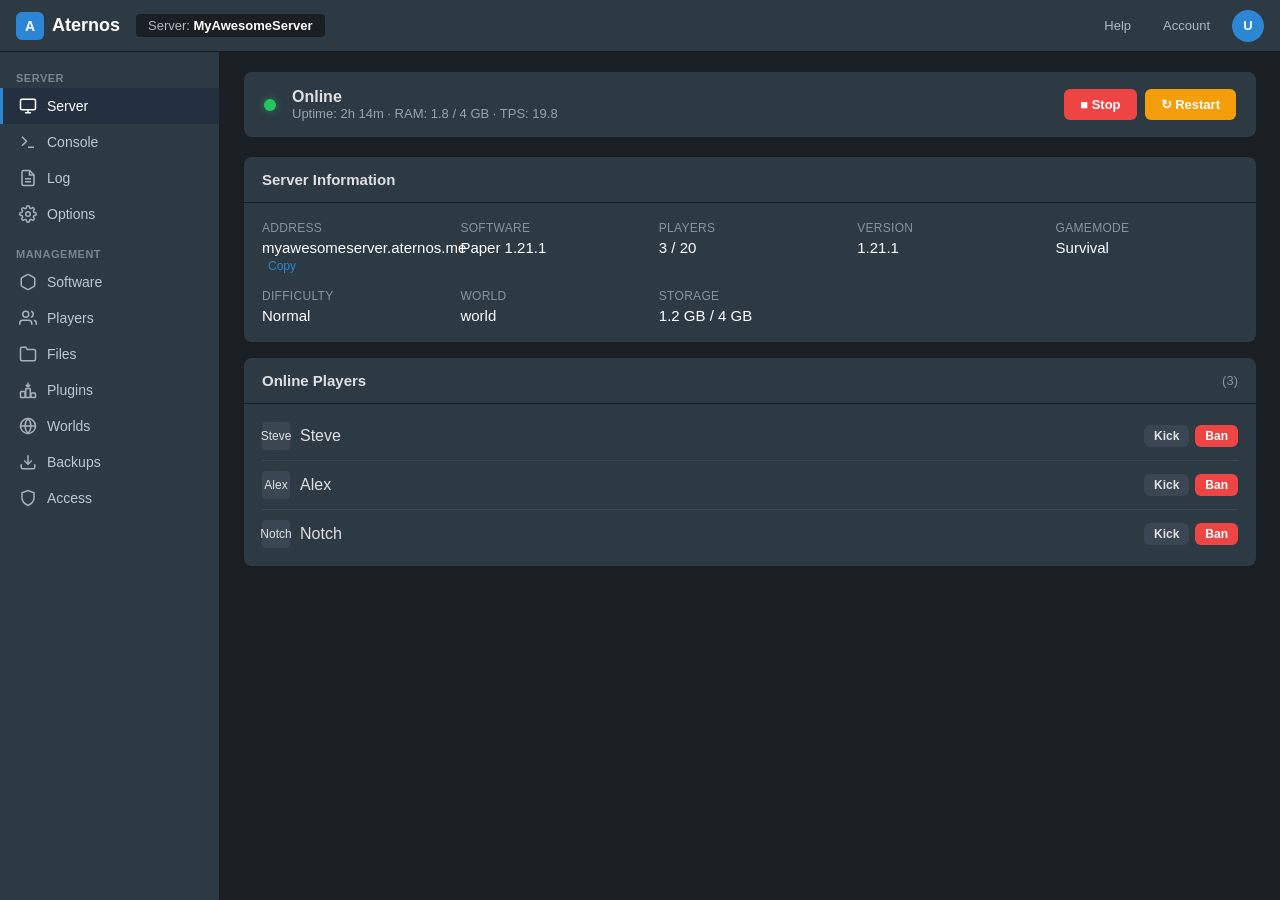
==== aternos-panel.html @ e6a5e4f2 "Re-skin to the Aternos reference: dark-only palette, system fonts - tokens now match aternos-panel.h" ====
<!DOCTYPE html>
<html lang="en">
<head>
<meta charset="UTF-8">
<meta name="viewport" content="width=device-width, initial-scale=1.0">
<title>Aternos - Server Panel</title>
<style>
  * { margin: 0; padding: 0; box-sizing: border-box; }
  body {
    font-family: -apple-system, BlinkMacSystemFont, "Segoe UI", Roboto, "Helvetica Neue", Arial, sans-serif;
    background: #1a1f24;
    color: #e0e0e0;
    min-height: 100vh;
    display: flex;
    flex-direction: column;
  }
  /* Header */
  .header {
    height: 52px;
    background: #2d3943;
    display: flex;
    align-items: center;
    justify-content: space-between;
    padding: 0 16px;
    border-bottom: 1px solid #1a1f24;
    position: sticky;
    top: 0;
    z-index: 100;
  }
  .header-left { display: flex; align-items: center; gap: 16px; }
  .logo {
    display: flex;
    align-items: center;
    gap: 8px;
    font-weight: 700;
    font-size: 18px;
    color: #fff;
    text-decoration: none;
  }
  .logo-icon {
    width: 28px; height: 28px;
    background: #2b87d3;
    border-radius: 6px;
    display: flex; align-items: center; justify-content: center;
    font-size: 14px; font-weight: 800; color: #fff;
  }
  .server-badge {
    background: #1a1f24;
    padding: 4px 12px;
    border-radius: 4px;
    font-size: 13px;
    color: #b0b8c0;
  }
  .server-badge strong { color: #fff; }
  .header-right { display: flex; align-items: center; gap: 12px; }
  .header-btn {
    background: transparent;
    border: none;
    color: #b0b8c0;
    cursor: pointer;
    padding: 6px 10px;
    border-radius: 4px;
    font-size: 13px;
  }
  .header-btn:hover { background: #3a4652; color: #fff; }
  .user-avatar {
    width: 32px; height: 32px;
    background: #2b87d3;
    border-radius: 50%;
    display: flex; align-items: center; justify-content: center;
    font-weight: 600; font-size: 13px; color: #fff;
  }

  /* Layout */
  .layout { display: flex; flex: 1; min-height: calc(100vh - 52px); }

  /* Sidebar */
  .sidebar {
    width: 220px;
    background: #2d3943;
    border-right: 1px solid #1a1f24;
    padding: 12px 0;
    flex-shrink: 0;
    overflow-y: auto;
  }
  .nav-section { margin-bottom: 8px; }
  .nav-label {
    padding: 8px 16px 4px;
    font-size: 11px;
    text-transform: uppercase;
    letter-spacing: 0.5px;
    color: #7a8490;
    font-weight: 600;
  }
  .nav-item {
    display: flex;
    align-items: center;
    gap: 10px;
    padding: 9px 16px;
    color: #c0c8d0;
    cursor: pointer;
    font-size: 14px;
    border-left: 3px solid transparent;
    transition: all 0.15s;
  }
  .nav-item:hover { background: #3a4652; color: #fff; }
  .nav-item.active {
    background: #243040;
    color: #fff;
    border-left-color: #2b87d3;
  }
  .nav-item svg { width: 18px; height: 18px; flex-shrink: 0; opacity: 0.85; }
  .nav-item.active svg { opacity: 1; }

  /* Main content */
  .main {
    flex: 1;
    overflow-y: auto;
    padding: 20px 24px;
    background: #1a1f24;
  }
  .page { display: none; }
  .page.active { display: block; }

  /* Status bar (always visible on top of content) */
  .status-bar {
    background: #2d3943;
    border-radius: 8px;
    padding: 16px 20px;
    display: flex;
    align-items: center;
    justify-content: space-between;
    margin-bottom: 20px;
    flex-wrap: wrap;
    gap: 12px;
  }
  .status-info { display: flex; align-items: center; gap: 16px; flex-wrap: wrap; }
  .status-dot {
    width: 12px; height: 12px;
    border-radius: 50%;
    background: #22c55e;
    box-shadow: 0 0 8px #22c55e88;
  }
  .status-dot.offline { background: #ef4444; box-shadow: 0 0 8px #ef444488; }
  .status-text { font-weight: 600; font-size: 16px; }
  .status-meta { color: #9aa3ad; font-size: 13px; }
  .status-actions { display: flex; gap: 8px; flex-wrap: wrap; }
  .btn {
    padding: 8px 16px;
    border: none;
    border-radius: 6px;
    font-size: 13px;
    font-weight: 600;
    cursor: pointer;
    transition: all 0.15s;
    display: inline-flex;
    align-items: center;
    gap: 6px;
  }
  .btn-start { background: #22c55e; color: #fff; }
  .btn-start:hover { background: #16a34a; }
  .btn-stop { background: #ef4444; color: #fff; }
  .btn-stop:hover { background: #dc2626; }
  .btn-restart { background: #f59e0b; color: #fff; }
  .btn-restart:hover { background: #d97706; }
  .btn-secondary {
    background: #3a4652;
    color: #e0e0e0;
  }
  .btn-secondary:hover { background: #4a5662; }
  .btn-primary { background: #2b87d3; color: #fff; }
  .btn-primary:hover { background: #1e6fb8; }
  .btn:disabled { opacity: 0.5; cursor: not-allowed; }

  /* Cards */
  .card {
    background: #2d3943;
    border-radius: 8px;
    margin-bottom: 16px;
    overflow: hidden;
  }
  .card-header {
    padding: 14px 18px;
    border-bottom: 1px solid #1a1f24;
    font-weight: 600;
    font-size: 15px;
    display: flex;
    align-items: center;
    justify-content: space-between;
  }
  .card-body { padding: 18px; }

  /* Server info grid */
  .info-grid {
    display: grid;
    grid-template-columns: repeat(auto-fit, minmax(180px, 1fr));
    gap: 16px;
  }
  .info-item label {
    display: block;
    font-size: 12px;
    color: #8a93a0;
    margin-bottom: 4px;
    text-transform: uppercase;
    letter-spacing: 0.3px;
  }
  .info-item .value {
    font-size: 15px;
    font-weight: 500;
    color: #fff;
  }
  .info-item .value a { color: #2b87d3; text-decoration: none; }
  .info-item .value a:hover { text-decoration: underline; }
  .copy-btn {
    background: none; border: none; color: #2b87d3;
    cursor: pointer; font-size: 12px; margin-left: 6px;
  }

  /* Players list */
  .player-list { list-style: none; }
  .player-item {
    display: flex;
    align-items: center;
    justify-content: space-between;
    padding: 10px 0;
    border-bottom: 1px solid #3a4652;
  }
  .player-item:last-child { border-bottom: none; }
  .player-left { display: flex; align-items: center; gap: 10px; }
  .player-avatar {
    width: 28px; height: 28px;
    background: #3a4652;
    border-radius: 4px;
    display: flex; align-items: center; justify-content: center;
    font-size: 12px;
  }
  .player-actions { display: flex; gap: 6px; }
  .btn-sm { padding: 4px 10px; font-size: 12px; }

  /* Console */
  .console-wrap {
    background: #0d1117;
    border-radius: 8px;
    overflow: hidden;
    display: flex;
    flex-direction: column;
    height: 480px;
  }
  .console-toolbar {
    background: #161b22;
    padding: 8px 12px;
    display: flex;
    align-items: center;
    justify-content: space-between;
    border-bottom: 1px solid #21262d;
  }
  .console-output {
    flex: 1;
    overflow-y: auto;
    padding: 12px 14px;
    font-family: "SF Mono", "Fira Code", "Consolas", monospace;
    font-size: 13px;
    line-height: 1.55;
    color: #c9d1d9;
  }
  .log-line { margin-bottom: 2px; white-space: pre-wrap; word-break: break-all; }
  .log-time { color: #8b949e; }
  .log-info { color: #58a6ff; }
  .log-warn { color: #d29922; }
  .log-error { color: #f85149; }
  .log-success { color: #3fb950; }
  .console-input-row {
    display: flex;
    border-top: 1px solid #21262d;
    background: #161b22;
  }
  .console-input {
    flex: 1;
    background: transparent;
    border: none;
    color: #c9d1d9;
    padding: 12px 14px;
    font-family: "SF Mono", "Fira Code", "Consolas", monospace;
    font-size: 13px;
    outline: none;
  }
  .console-input::placeholder { color: #484f58; }
  .console-send {
    background: #2b87d3;
    border: none;
    color: #fff;
    padding: 0 18px;
    cursor: pointer;
    font-weight: 600;
    font-size: 13px;
  }
  .console-send:hover { background: #1e6fb8; }

  /* File manager */
  .fm-toolbar {
    display: flex;
    align-items: center;
    gap: 8px;
    margin-bottom: 12px;
    flex-wrap: wrap;
  }
  .breadcrumb {
    display: flex;
    align-items: center;
    gap: 4px;
    font-size: 13px;
    color: #9aa3ad;
    flex: 1;
  }
  .breadcrumb span { cursor: pointer; }
  .breadcrumb span:hover { color: #2b87d3; }
  .breadcrumb .sep { color: #5a6570; cursor: default; }
  .file-table {
    width: 100%;
    border-collapse: collapse;
  }
  .file-table th {
    text-align: left;
    padding: 10px 14px;
    font-size: 12px;
    color: #8a93a0;
    font-weight: 600;
    border-bottom: 1px solid #3a4652;
    text-transform: uppercase;
    letter-spacing: 0.3px;
  }
  .file-table td {
    padding: 10px 14px;
    border-bottom: 1px solid #3a4652;
    font-size: 14px;
  }
  .file-table tr:hover td { background: #3a4652; }
  .file-name {
    display: flex;
    align-items: center;
    gap: 8px;
    cursor: pointer;
  }
  .file-name:hover { color: #2b87d3; }
  .file-icon { width: 18px; height: 18px; opacity: 0.9; }
  .file-size, .file-date { color: #8a93a0; font-size: 13px; }
  .file-actions { display: flex; gap: 6px; opacity: 0; }
  .file-table tr:hover .file-actions { opacity: 1; }
  .icon-btn {
    background: none; border: none; color: #9aa3ad;
    cursor: pointer; padding: 4px; border-radius: 4px;
  }
  .icon-btn:hover { background: #4a5662; color: #fff; }

  /* Options form */
  .option-row {
    display: flex;
    align-items: center;
    justify-content: space-between;
    padding: 12px 0;
    border-bottom: 1px solid #3a4652;
  }
  .option-row:last-child { border-bottom: none; }
  .option-label { font-size: 14px; }
  .option-desc { font-size: 12px; color: #8a93a0; margin-top: 2px; }
  .toggle {
    width: 44px; height: 24px;
    background: #3a4652;
    border-radius: 12px;
    position: relative;
    cursor: pointer;
    transition: background 0.2s;
  }
  .toggle.on { background: #2b87d3; }
  .toggle::after {
    content: '';
    position: absolute;
    width: 18px; height: 18px;
    background: #fff;
    border-radius: 50%;
    top: 3px; left: 3px;
    transition: transform 0.2s;
  }
  .toggle.on::after { transform: translateX(20px); }
  select, input[type="text"], input[type="number"] {
    background: #1a1f24;
    border: 1px solid #3a4652;
    color: #e0e0e0;
    padding: 6px 10px;
    border-radius: 4px;
    font-size: 13px;
    outline: none;
  }
  select:focus, input:focus { border-color: #2b87d3; }

  /* Software / Plugins cards */
  .software-grid {
    display: grid;
    grid-template-columns: repeat(auto-fill, minmax(200px, 1fr));
    gap: 12px;
  }
  .software-card {
    background: #1a1f24;
    border: 1px solid #3a4652;
    border-radius: 8px;
    padding: 16px;
    cursor: pointer;
    transition: border-color 0.15s;
  }
  .software-card:hover, .software-card.selected { border-color: #2b87d3; }
  .software-card h4 { margin-bottom: 4px; font-size: 15px; }
  .software-card p { font-size: 12px; color: #8a93a0; }

  /* Responsive */
  @media (max-width: 768px) {
    .sidebar { width: 56px; }
    .nav-label, .nav-item span { display: none; }
    .nav-item { justify-content: center; padding: 12px; }
    .main { padding: 12px; }
    .status-bar { flex-direction: column; align-items: flex-start; }
  }
</style>
</head>
<body>

<!-- Header -->
<header class="header">
  <div class="header-left">
    <a href="#" class="logo">
      <div class="logo-icon">A</div>
      Aternos
    </a>
    <div class="server-badge">Server: <strong>MyAwesomeServer</strong></div>
  </div>
  <div class="header-right">
    <button class="header-btn">Help</button>
    <button class="header-btn">Account</button>
    <div class="user-avatar">U</div>
  </div>
</header>

<div class="layout">
  <!-- Sidebar -->
  <nav class="sidebar">
    <div class="nav-section">
      <div class="nav-label">Server</div>
      <div class="nav-item active" data-page="server" onclick="switchPage('server', this)">
        <svg viewBox="0 0 24 24" fill="none" stroke="currentColor" stroke-width="2"><rect x="2" y="3" width="20" height="14" rx="2"/><path d="M8 21h8M12 17v4"/></svg>
        <span>Server</span>
      </div>
      <div class="nav-item" data-page="console" onclick="switchPage('console', this)">
        <svg viewBox="0 0 24 24" fill="none" stroke="currentColor" stroke-width="2"><polyline points="4 17 10 11 4 5"/><line x1="12" y1="19" x2="20" y2="19"/></svg>
        <span>Console</span>
      </div>
      <div class="nav-item" data-page="log" onclick="switchPage('log', this)">
        <svg viewBox="0 0 24 24" fill="none" stroke="currentColor" stroke-width="2"><path d="M14 2H6a2 2 0 0 0-2 2v16a2 2 0 0 0 2 2h12a2 2 0 0 0 2-2V8z"/><polyline points="14 2 14 8 20 8"/><line x1="16" y1="13" x2="8" y2="13"/><line x1="16" y1="17" x2="8" y2="17"/></svg>
        <span>Log</span>
      </div>
      <div class="nav-item" data-page="options" onclick="switchPage('options', this)">
        <svg viewBox="0 0 24 24" fill="none" stroke="currentColor" stroke-width="2"><circle cx="12" cy="12" r="3"/><path d="M19.4 15a1.65 1.65 0 0 0 .33 1.82l.06.06a2 2 0 0 1-2.83 2.83l-.06-.06a1.65 1.65 0 0 0-1.82-.33 1.65 1.65 0 0 0-1 1.51V21a2 2 0 0 1-4 0v-.09A1.65 1.65 0 0 0 9 19.4a1.65 1.65 0 0 0-1.82.33l-.06.06a2 2 0 0 1-2.83-2.83l.06-.06A1.65 1.65 0 0 0 4.68 15a1.65 1.65 0 0 0-1.51-1H3a2 2 0 0 1 0-4h.09A1.65 1.65 0 0 0 4.6 9a1.65 1.65 0 0 0-.33-1.82l-.06-.06a2 2 0 0 1 2.83-2.83l.06.06A1.65 1.65 0 0 0 9 4.68a1.65 1.65 0 0 0 1-1.51V3a2 2 0 0 1 4 0v.09a1.65 1.65 0 0 0 1 1.51 1.65 1.65 0 0 0 1.82-.33l.06-.06a2 2 0 0 1 2.83 2.83l-.06.06A1.65 1.65 0 0 0 19.4 9a1.65 1.65 0 0 0 1.51 1H21a2 2 0 0 1 0 4h-.09a1.65 1.65 0 0 0-1.51 1z"/></svg>
        <span>Options</span>
      </div>
    </div>
    <div class="nav-section">
      <div class="nav-label">Management</div>
      <div class="nav-item" data-page="software" onclick="switchPage('software', this)">
        <svg viewBox="0 0 24 24" fill="none" stroke="currentColor" stroke-width="2"><path d="M21 16V8a2 2 0 0 0-1-1.73l-7-4a2 2 0 0 0-2 0l-7 4A2 2 0 0 0 3 8v8a2 2 0 0 0 1 1.73l7 4a2 2 0 0 0 2 0l7-4A2 2 0 0 0 21 16z"/></svg>
        <span>Software</span>
      </div>
      <div class="nav-item" data-page="players" onclick="switchPage('players', this)">
        <svg viewBox="0 0 24 24" fill="none" stroke="currentColor" stroke-width="2"><path d="M17 21v-2a4 4 0 0 0-4-4H5a4 4 0 0 0-4 4v2"/><circle cx="9" cy="7" r="4"/><path d="M23 21v-2a4 4 0 0 0-3-3.87"/><path d="M16 3.13a4 4 0 0 1 0 7.75"/></svg>
        <span>Players</span>
      </div>
      <div class="nav-item" data-page="files" onclick="switchPage('files', this)">
        <svg viewBox="0 0 24 24" fill="none" stroke="currentColor" stroke-width="2"><path d="M22 19a2 2 0 0 1-2 2H4a2 2 0 0 1-2-2V5a2 2 0 0 1 2-2h5l2 3h9a2 2 0 0 1 2 2z"/></svg>
        <span>Files</span>
      </div>
      <div class="nav-item" data-page="plugins" onclick="switchPage('plugins', this)">
        <svg viewBox="0 0 24 24" fill="none" stroke="currentColor" stroke-width="2"><path d="M12 2v6m0 0l3-3m-3 3L9 5"/><rect x="2" y="14" width="6" height="8" rx="1"/><rect x="9" y="10" width="6" height="12" rx="1"/><rect x="16" y="16" width="6" height="6" rx="1"/></svg>
        <span>Plugins</span>
      </div>
      <div class="nav-item" data-page="worlds" onclick="switchPage('worlds', this)">
        <svg viewBox="0 0 24 24" fill="none" stroke="currentColor" stroke-width="2"><circle cx="12" cy="12" r="10"/><path d="M2 12h20M12 2a15.3 15.3 0 0 1 4 10 15.3 15.3 0 0 1-4 10 15.3 15.3 0 0 1-4-10 15.3 15.3 0 0 1 4-10z"/></svg>
        <span>Worlds</span>
      </div>
      <div class="nav-item" data-page="backups" onclick="switchPage('backups', this)">
        <svg viewBox="0 0 24 24" fill="none" stroke="currentColor" stroke-width="2"><path d="M21 15v4a2 2 0 0 1-2 2H5a2 2 0 0 1-2-2v-4"/><polyline points="7 10 12 15 17 10"/><line x1="12" y1="15" x2="12" y2="3"/></svg>
        <span>Backups</span>
      </div>
      <div class="nav-item" data-page="access" onclick="switchPage('access', this)">
        <svg viewBox="0 0 24 24" fill="none" stroke="currentColor" stroke-width="2"><path d="M12 22s8-4 8-10V5l-8-3-8 3v7c0 6 8 10 8 10z"/></svg>
        <span>Access</span>
      </div>
    </div>
  </nav>

  <!-- Main Content -->
  <main class="main">

    <!-- ===== SERVER PAGE ===== -->
    <div id="page-server" class="page active">
      <div class="status-bar">
        <div class="status-info">
          <div class="status-dot" id="statusDot"></div>
          <div>
            <div class="status-text" id="statusText">Online</div>
            <div class="status-meta">Uptime: 2h 14m · RAM: 1.8 / 4 GB · TPS: 19.8</div>
          </div>
        </div>
        <div class="status-actions">
          <button class="btn btn-stop" id="btnStop" onclick="stopServer()">■ Stop</button>
          <button class="btn btn-restart" id="btnRestart" onclick="restartServer()">↻ Restart</button>
          <button class="btn btn-start" id="btnStart" style="display:none" onclick="startServer()">▶ Start</button>
        </div>
      </div>

      <div class="card">
        <div class="card-header">Server Information</div>
        <div class="card-body">
          <div class="info-grid">
            <div class="info-item">
              <label>Address</label>
              <div class="value">myawesomeserver.aternos.me <button class="copy-btn" onclick="copyText('myawesomeserver.aternos.me')">Copy</button></div>
            </div>
            <div class="info-item">
              <label>Software</label>
              <div class="value">Paper 1.21.1</div>
            </div>
            <div class="info-item">
              <label>Players</label>
              <div class="value">3 / 20</div>
            </div>
            <div class="info-item">
              <label>Version</label>
              <div class="value">1.21.1</div>
            </div>
            <div class="info-item">
              <label>Gamemode</label>
              <div class="value">Survival</div>
            </div>
            <div class="info-item">
              <label>Difficulty</label>
              <div class="value">Normal</div>
            </div>
            <div class="info-item">
              <label>World</label>
              <div class="value">world</div>
            </div>
            <div class="info-item">
              <label>Storage</label>
              <div class="value">1.2 GB / 4 GB</div>
            </div>
          </div>
        </div>
      </div>

      <div class="card">
        <div class="card-header">Online Players <span style="font-weight:400;color:#8a93a0;font-size:13px">(3)</span></div>
        <div class="card-body" style="padding-top:8px;padding-bottom:8px">
          <ul class="player-list">
            <li class="player-item">
              <div class="player-left">
                <div class="player-avatar">Steve</div>
                <span>Steve</span>
              </div>
              <div class="player-actions">
                <button class="btn btn-secondary btn-sm">Kick</button>
                <button class="btn btn-stop btn-sm">Ban</button>
              </div>
            </li>
            <li class="player-item">
              <div class="player-left">
                <div class="player-avatar">Alex</div>
                <span>Alex</span>
              </div>
              <div class="player-actions">
                <button class="btn btn-secondary btn-sm">Kick</button>
                <button class="btn btn-stop btn-sm">Ban</button>
              </div>
            </li>
            <li class="player-item">
              <div class="player-left">
                <div class="player-avatar">Notch</div>
                <span>Notch</span>
              </div>
              <div class="player-actions">
                <button class="btn btn-secondary btn-sm">Kick</button>
                <button class="btn btn-stop btn-sm">Ban</button>
              </div>
            </li>
          </ul>
        </div>
      </div>
    </div>

    <!-- ===== CONSOLE PAGE ===== -->
    <div id="page-console" class="page">
      <div class="status-bar">
        <div class="status-info">
          <div class="status-dot"></div>
          <div>
            <div class="status-text">Online</div>
            <div class="status-meta">Console connected</div>
          </div>
        </div>
        <div class="status-actions">
          <button class="btn btn-secondary" onclick="clearConsole()">Clear</button>
        </div>
      </div>
      <div class="console-wrap">
        <div class="console-toolbar">
          <span style="font-size:13px;color:#8b949e">Server Console</span>
          <span style="font-size:12px;color:#484f58">Auto-scroll ON</span>
        </div>
        <div class="console-output" id="consoleOutput">
          <div class="log-line"><span class="log-time">[12:01:14]</span> <span class="log-info">[Server thread/INFO]</span>: Starting minecraft server version 1.21.1</div>
          <div class="log-line"><span class="log-time">[12:01:14]</span> <span class="log-info">[Server thread/INFO]</span>: Loading properties</div>
          <div class="log-line"><span class="log-time">[12:01:15]</span> <span class="log-info">[Server thread/INFO]</span>: Default game type: SURVIVAL</div>
          <div class="log-line"><span class="log-time">[12:01:15]</span> <span class="log-info">[Server thread/INFO]</span>: Generating keypair</div>
          <div class="log-line"><span class="log-time">[12:01:16]</span> <span class="log-info">[Server thread/INFO]</span>: Starting Minecraft server on *:25565</div>
          <div class="log-line"><span class="log-time">[12:01:17]</span> <span class="log-info">[Server thread/INFO]</span>: Preparing level "world"</div>
          <div class="log-line"><span class="log-time">[12:01:18]</span> <span class="log-info">[Server thread/INFO]</span>: Preparing start region for dimension minecraft:overworld</div>
          <div class="log-line"><span class="log-time">[12:01:22]</span> <span class="log-info">[Server thread/INFO]</span>: Preparing spawn area: 45%</div>
          <div class="log-line"><span class="log-time">[12:01:24]</span> <span class="log-info">[Server thread/INFO]</span>: Preparing spawn area: 89%</div>
          <div class="log-line"><span class="log-time">[12:01:25]</span> <span class="log-success">[Server thread/INFO]</span>: Done (11.342s)! For help, type "help"</div>
          <div class="log-line"><span class="log-time">[12:01:25]</span> <span class="log-info">[Server thread/INFO]</span>: Timings Reset</div>
          <div class="log-line"><span class="log-time">[12:03:41]</span> <span class="log-info">[User Authenticator #1/INFO]</span>: UUID of player Steve is 8667ba71-b85a-4004-af54-9ebef4b9063a</div>
          <div class="log-line"><span class="log-time">[12:03:42]</span> <span class="log-info">[Server thread/INFO]</span>: Steve[/192.168.1.42:52341] logged in with entity id 89 at ([world] 128.5, 64.0, -32.5)</div>
          <div class="log-line"><span class="log-time">[12:03:42]</span> <span class="log-info">[Server thread/INFO]</span>: Steve joined the game</div>
          <div class="log-line"><span class="log-time">[12:05:11]</span> <span class="log-info">[User Authenticator #2/INFO]</span>: UUID of player Alex is 6a1e2b3c-4d5e-6f70-8192-a3b4c5d6e7f8</div>
          <div class="log-line"><span class="log-time">[12:05:12]</span> <span class="log-info">[Server thread/INFO]</span>: Alex[/10.0.0.15:49102] logged in with entity id 102 at ([world] 130.2, 64.0, -30.1)</div>
          <div class="log-line"><span class="log-time">[12:05:12]</span> <span class="log-info">[Server thread/INFO]</span>: Alex joined the game</div>
          <div class="log-line"><span class="log-time">[12:08:33]</span> <span class="log-warn">[Server thread/WARN]</span>: Can't keep up! Is the server overloaded? Running 2142ms or 42 ticks behind</div>
          <div class="log-line"><span class="log-time">[12:12:05]</span> <span class="log-info">[Server thread/INFO]</span>: &lt;Steve&gt; Anyone online?</div>
          <div class="log-line"><span class="log-time">[12:12:18]</span> <span class="log-info">[Server thread/INFO]</span>: &lt;Alex&gt; Yeah, building a base near spawn</div>
          <div class="log-line"><span class="log-time">[12:15:44]</span> <span class="log-info">[User Authenticator #3/INFO]</span>: UUID of player Notch is 069a79f4-44e9-4726-a5be-fca90e38aaf5</div>
          <div class="log-line"><span class="log-time">[12:15:45]</span> <span class="log-info">[Server thread/INFO]</span>: Notch joined the game</div>
          <div class="log-line"><span class="log-time">[12:18:02]</span> <span class="log-info">[Server thread/INFO]</span>: &lt;Notch&gt; Nice server!</div>
        </div>
        <div class="console-input-row">
          <input type="text" class="console-input" id="consoleInput" placeholder="Enter command..." onkeydown="if(event.key==='Enter')sendCommand()">
          <button class="console-send" onclick="sendCommand()">Send</button>
        </div>
      </div>
    </div>

    <!-- ===== LOG PAGE ===== -->
    <div id="page-log" class="page">
      <div class="card">
        <div class="card-header">
          Server Log
          <button class="btn btn-primary btn-sm">Share on mclo.gs</button>
        </div>
        <div class="card-body" style="padding:0">
          <div class="console-output" style="height:500px;background:#0d1117;border-radius:0 0 8px 8px">
            <div class="log-line"><span class="log-time">[12:01:14]</span> <span class="log-info">[Server thread/INFO]</span>: Starting minecraft server version 1.21.1</div>
            <div class="log-line"><span class="log-time">[12:01:14]</span> <span class="log-info">[Server thread/INFO]</span>: Loading properties</div>
            <div class="log-line"><span class="log-time">[12:01:15]</span> <span class="log-info">[Server thread/INFO]</span>: Default game type: SURVIVAL</div>
            <div class="log-line"><span class="log-time">[12:01:25]</span> <span class="log-success">[Server thread/INFO]</span>: Done (11.342s)! For help, type "help"</div>
            <div class="log-line"><span class="log-time">[12:03:42]</span> <span class="log-info">[Server thread/INFO]</span>: Steve joined the game</div>
            <div class="log-line"><span class="log-time">[12:05:12]</span> <span class="log-info">[Server thread/INFO]</span>: Alex joined the game</div>
            <div class="log-line"><span class="log-time">[12:08:33]</span> <span class="log-warn">[Server thread/WARN]</span>: Can't keep up! Is the server overloaded? Running 2142ms or 42 ticks behind</div>
            <div class="log-line"><span class="log-time">[12:15:45]</span> <span class="log-info">[Server thread/INFO]</span>: Notch joined the game</div>
            <div class="log-line"><span class="log-time">[12:22:10]</span> <span class="log-error">[Server thread/ERROR]</span>: Failed to handle packet for /10.0.0.99</div>
            <div class="log-line"><span class="log-time">[12:22:10]</span> <span class="log-error">java.net.SocketException: Connection reset</div>
          </div>
        </div>
      </div>
    </div>

    <!-- ===== OPTIONS PAGE ===== -->
    <div id="page-options" class="page">
      <div class="card">
        <div class="card-header">General Options</div>
        <div class="card-body">
          <div class="option-row">
            <div>
              <div class="option-label">Slots</div>
              <div class="option-desc">Maximum number of players</div>
            </div>
            <input type="number" value="20" min="1" max="100" style="width:70px">
          </div>
          <div class="option-row">
            <div>
              <div class="option-label">Gamemode</div>
              <div class="option-desc">Default gamemode for new players</div>
            </div>
            <select>
              <option>Survival</option>
              <option>Creative</option>
              <option>Adventure</option>
              <option>Spectator</option>
            </select>
          </div>
          <div class="option-row">
            <div>
              <div class="option-label">Difficulty</div>
              <div class="option-desc">Server difficulty</div>
            </div>
            <select>
              <option>Peaceful</option>
              <option>Easy</option>
              <option selected>Normal</option>
              <option>Hard</option>
            </select>
          </div>
          <div class="option-row">
            <div>
              <div class="option-label">Whitelist</div>
              <div class="option-desc">Only whitelisted players can join</div>
            </div>
            <div class="toggle" onclick="this.classList.toggle('on')"></div>
          </div>
          <div class="option-row">
            <div>
              <div class="option-label">Cracked</div>
              <div class="option-desc">Allow non-premium accounts</div>
            </div>
            <div class="toggle" onclick="this.classList.toggle('on')"></div>
          </div>
          <div class="option-row">
            <div>
              <div class="option-label">PVP</div>
              <div class="option-desc">Players can attack each other</div>
            </div>
            <div class="toggle on" onclick="this.classList.toggle('on')"></div>
          </div>
          <div class="option-row">
            <div>
              <div class="option-label">Command Blocks</div>
              <div class="option-desc">Enable command blocks</div>
            </div>
            <div class="toggle on" onclick="this.classList.toggle('on')"></div>
          </div>
          <div class="option-row">
            <div>
              <div class="option-label">Nether</div>
              <div class="option-desc">Allow nether dimension</div>
            </div>
            <div class="toggle on" onclick="this.classList.toggle('on')"></div>
          </div>
          <div class="option-row">
            <div>
              <div class="option-label">Animals</div>
              <div class="option-desc">Animals will spawn</div>
            </div>
            <div class="toggle on" onclick="this.classList.toggle('on')"></div>
          </div>
          <div class="option-row">
            <div>
              <div class="option-label">Monsters</div>
              <div class="option-desc">Hostile mobs will spawn</div>
            </div>
            <div class="toggle on" onclick="this.classList.toggle('on')"></div>
          </div>
        </div>
      </div>
      <div style="margin-top:12px">
        <button class="btn btn-primary">Save &amp; Restart Required</button>
      </div>
    </div>

    <!-- ===== SOFTWARE PAGE ===== -->
    <div id="page-software" class="page">
      <div class="card">
        <div class="card-header">Server Software</div>
        <div class="card-body">
          <p style="margin-bottom:16px;color:#9aa3ad;font-size:14px">Current: <strong style="color:#fff">Paper 1.21.1</strong></p>
          <div class="software-grid">
            <div class="software-card selected">
              <h4>Paper</h4>
              <p>High performance Spigot fork. Recommended.</p>
            </div>
            <div class="software-card">
              <h4>Spigot</h4>
              <p>Modified CraftBukkit with performance improvements.</p>
            </div>
            <div class="software-card">
              <h4>Vanilla</h4>
              <p>Official Minecraft server software.</p>
            </div>
            <div class="software-card">
              <h4>Forge</h4>
              <p>Modded server with Forge mods.</p>
            </div>
            <div class="software-card">
              <h4>Fabric</h4>
              <p>Lightweight modding platform.</p>
            </div>
            <div class="software-card">
              <h4>Purpur</h4>
              <p>Paper fork with extra features.</p>
            </div>
          </div>
          <div style="margin-top:20px">
            <label style="font-size:13px;color:#8a93a0">Version</label><br>
            <select style="margin-top:6px;width:200px">
              <option>1.21.1</option>
              <option>1.21</option>
              <option>1.20.6</option>
              <option>1.20.4</option>
              <option>1.19.4</option>
              <option>1.16.5</option>
            </select>
          </div>
          <div style="margin-top:16px">
            <button class="btn btn-primary">Change Software</button>
          </div>
        </div>
      </div>
    </div>

    <!-- ===== PLAYERS PAGE ===== -->
    <div id="page-players" class="page">
      <div class="card">
        <div class="card-header">Operators (OP)</div>
        <div class="card-body">
          <div style="display:flex;gap:8px;margin-bottom:16px">
            <input type="text" placeholder="Minecraft username" style="flex:1">
            <button class="btn btn-primary">Add OP</button>
          </div>
          <ul class="player-list">
            <li class="player-item">
              <div class="player-left"><div class="player-avatar">St</div><span>Steve</span></div>
              <button class="btn btn-stop btn-sm">Remove</button>
            </li>
          </ul>
        </div>
      </div>
      <div class="card">
        <div class="card-header">Whitelist</div>
        <div class="card-body">
          <div style="display:flex;gap:8px;margin-bottom:16px">
            <input type="text" placeholder="Minecraft username" style="flex:1">
            <button class="btn btn-primary">Add</button>
          </div>
          <p style="color:#8a93a0;font-size:13px">Whitelist is currently disabled. Enable it in Options.</p>
        </div>
      </div>
      <div class="card">
        <div class="card-header">Banned Players</div>
        <div class="card-body">
          <p style="color:#8a93a0;font-size:13px">No banned players.</p>
        </div>
      </div>
    </div>

    <!-- ===== FILES PAGE (File Manager) ===== -->
    <div id="page-files" class="page">
      <div class="card">
        <div class="card-header">File Manager</div>
        <div class="card-body">
          <div class="fm-toolbar">
            <div class="breadcrumb" id="breadcrumb">
              <span onclick="navigateTo('/')">root</span>
            </div>
            <button class="btn btn-secondary btn-sm" onclick="alert('Upload demo only')">⬆ Upload</button>
            <button class="btn btn-secondary btn-sm" onclick="alert('New folder demo only')">+ Folder</button>
            <button class="btn btn-secondary btn-sm" onclick="alert('New file demo only')">+ File</button>
          </div>
          <table class="file-table">
            <thead>
              <tr>
                <th style="width:50%">Name</th>
                <th>Size</th>
                <th>Modified</th>
                <th style="width:100px"></th>
              </tr>
            </thead>
            <tbody id="fileList">
              <!-- populated by JS -->
            </tbody>
          </table>
        </div>
      </div>
    </div>

    <!-- ===== PLUGINS PAGE ===== -->
    <div id="page-plugins" class="page">
      <div class="card">
        <div class="card-header">Installed Plugins</div>
        <div class="card-body">
          <div style="display:flex;gap:8px;margin-bottom:16px">
            <input type="text" placeholder="Search plugins..." style="flex:1">
            <button class="btn btn-primary">Browse Plugins</button>
          </div>
          <table class="file-table">
            <thead>
              <tr><th>Name</th><th>Version</th><th>Status</th><th></th></tr>
            </thead>
            <tbody>
              <tr>
                <td><div class="file-name">EssentialsX</div></td>
                <td class="file-size">2.20.1</td>
                <td><span style="color:#22c55e">Enabled</span></td>
                <td><button class="btn btn-stop btn-sm">Remove</button></td>
              </tr>
              <tr>
                <td><div class="file-name">LuckPerms</div></td>
                <td class="file-size">5.4.141</td>
                <td><span style="color:#22c55e">Enabled</span></td>
                <td><button class="btn btn-stop btn-sm">Remove</button></td>
              </tr>
              <tr>
                <td><div class="file-name">WorldEdit</div></td>
                <td class="file-size">7.3.4</td>
                <td><span style="color:#22c55e">Enabled</span></td>
                <td><button class="btn btn-stop btn-sm">Remove</button></td>
              </tr>
              <tr>
                <td><div class="file-name">Vault</div></td>
                <td class="file-size">1.7.3</td>
                <td><span style="color:#22c55e">Enabled</span></td>
                <td><button class="btn btn-stop btn-sm">Remove</button></td>
              </tr>
              <tr>
                <td><div class="file-name">CoreProtect</div></td>
                <td class="file-size">22.4</td>
                <td><span style="color:#22c55e">Enabled</span></td>
                <td><button class="btn btn-stop btn-sm">Remove</button></td>
              </tr>
            </tbody>
          </table>
        </div>
      </div>
    </div>

    <!-- ===== WORLDS PAGE ===== -->
    <div id="page-worlds" class="page">
      <div class="card">
        <div class="card-header">Worlds</div>
        <div class="card-body">
          <table class="file-table">
            <thead>
              <tr><th>Name</th><th>Size</th><th>Type</th><th></th></tr>
            </thead>
            <tbody>
              <tr>
                <td><div class="file-name">🌍 world</div></td>
                <td class="file-size">842 MB</td>
                <td class="file-size">Overworld</td>
                <td>
                  <button class="btn btn-secondary btn-sm">Download</button>
                  <button class="btn btn-secondary btn-sm">Options</button>
                </td>
              </tr>
              <tr>
                <td><div class="file-name">🔥 world_nether</div></td>
                <td class="file-size">156 MB</td>
                <td class="file-size">Nether</td>
                <td>
                  <button class="btn btn-secondary btn-sm">Download</button>
                  <button class="btn btn-secondary btn-sm">Options</button>
                </td>
              </tr>
              <tr>
                <td><div class="file-name">🌌 world_the_end</div></td>
                <td class="file-size">98 MB</td>
                <td class="file-size">The End</td>
                <td>
                  <button class="btn btn-secondary btn-sm">Download</button>
                  <button class="btn btn-secondary btn-sm">Options</button>
                </td>
              </tr>
            </tbody>
          </table>
          <div style="margin-top:16px;display:flex;gap:8px">
            <button class="btn btn-primary">Upload World</button>
            <button class="btn btn-secondary">Create New World</button>
          </div>
        </div>
      </div>
    </div>

    <!-- ===== BACKUPS PAGE ===== -->
    <div id="page-backups" class="page">
      <div class="card">
        <div class="card-header">
          Backups
          <button class="btn btn-primary btn-sm">Create Backup</button>
        </div>
        <div class="card-body">
          <table class="file-table">
            <thead>
              <tr><th>Name</th><th>Date</th><th>Size</th><th></th></tr>
            </thead>
            <tbody>
              <tr>
                <td>Automatic Backup #47</td>
                <td class="file-date">Today, 06:00</td>
                <td class="file-size">1.1 GB</td>
                <td>
                  <button class="btn btn-secondary btn-sm">Restore</button>
                  <button class="btn btn-secondary btn-sm">Download</button>
                </td>
              </tr>
              <tr>
                <td>Automatic Backup #46</td>
                <td class="file-date">Yesterday, 06:00</td>
                <td class="file-size">1.08 GB</td>
                <td>
                  <button class="btn btn-secondary btn-sm">Restore</button>
                  <button class="btn btn-secondary btn-sm">Download</button>
                </td>
              </tr>
              <tr>
                <td>Manual - Before update</td>
                <td class="file-date">Sep 25, 2026</td>
                <td class="file-size">1.05 GB</td>
                <td>
                  <button class="btn btn-secondary btn-sm">Restore</button>
                  <button class="btn btn-secondary btn-sm">Download</button>
                </td>
              </tr>
            </tbody>
          </table>
        </div>
      </div>
    </div>

    <!-- ===== ACCESS PAGE ===== -->
    <div id="page-access" class="page">
      <div class="card">
        <div class="card-header">Share Access</div>
        <div class="card-body">
          <p style="margin-bottom:16px;color:#9aa3ad;font-size:14px">Grant friends access to this server without sharing your account.</p>
          <div style="display:flex;gap:8px;margin-bottom:20px">
            <input type="text" placeholder="Aternos username" style="flex:1">
            <button class="btn btn-primary">Add</button>
          </div>
          <table class="file-table">
            <thead>
              <tr><th>User</th><th>Permissions</th><th></th></tr>
            </thead>
            <tbody>
              <tr>
                <td>friend123</td>
                <td class="file-size">Start, Console, Files</td>
                <td>
                  <button class="btn btn-secondary btn-sm">Edit</button>
                  <button class="btn btn-stop btn-sm">Remove</button>
                </td>
              </tr>
            </tbody>
          </table>
        </div>
      </div>
    </div>

  </main>
</div>

<script>
  // Page switching
  function switchPage(pageId, el) {
    document.querySelectorAll('.page').forEach(p => p.classList.remove('active'));
    document.querySelectorAll('.nav-item').forEach(n => n.classList.remove('active'));
    document.getElementById('page-' + pageId).classList.add('active');
    if (el) el.classList.add('active');
    if (pageId === 'files') renderFiles(currentPath);
  }

  // Server start/stop demo
  let serverOnline = true;
  function stopServer() {
    serverOnline = false;
    document.getElementById('statusDot').classList.add('offline');
    document.getElementById('statusText').textContent = 'Offline';
    document.getElementById('btnStop').style.display = 'none';
    document.getElementById('btnRestart').style.display = 'none';
    document.getElementById('btnStart').style.display = 'inline-flex';
    addConsoleLine('Server stopped.', 'warn');
  }
  function startServer() {
    serverOnline = true;
    document.getElementById('statusDot').classList.remove('offline');
    document.getElementById('statusText').textContent = 'Online';
    document.getElementById('btnStop').style.display = 'inline-flex';
    document.getElementById('btnRestart').style.display = 'inline-flex';
    document.getElementById('btnStart').style.display = 'none';
    addConsoleLine('Starting server...', 'info');
    setTimeout(() => addConsoleLine('Done! Server is online.', 'success'), 800);
  }
  function restartServer() {
    addConsoleLine('Restarting server...', 'warn');
    stopServer();
    setTimeout(startServer, 1200);
  }

  // Console
  function addConsoleLine(text, type) {
    const out = document.getElementById('consoleOutput');
    const now = new Date();
    const time = '[' + String(now.getHours()).padStart(2,'0') + ':' + String(now.getMinutes()).padStart(2,'0') + ':' + String(now.getSeconds()).padStart(2,'0') + ']';
    const cls = type === 'error' ? 'log-error' : type === 'warn' ? 'log-warn' : type === 'success' ? 'log-success' : 'log-info';
    const div = document.createElement('div');
    div.className = 'log-line';
    div.innerHTML = '<span class="log-time">' + time + '</span> <span class="' + cls + '">[Console/' + (type||'INFO').toUpperCase() + ']</span>: ' + text;
    out.appendChild(div);
    out.scrollTop = out.scrollHeight;
  }
  function sendCommand() {
    const input = document.getElementById('consoleInput');
    const cmd = input.value.trim();
    if (!cmd) return;
    addConsoleLine('> ' + cmd, 'info');
    // demo responses
    if (cmd.toLowerCase() === 'help') {
      addConsoleLine('Available commands: help, list, say, stop, gamemode, tp, time, weather', 'info');
    } else if (cmd.toLowerCase() === 'list') {
      addConsoleLine('There are 3 of a max of 20 players online: Steve, Alex, Notch', 'info');
    } else if (cmd.toLowerCase().startsWith('say ')) {
      addConsoleLine('[Server] ' + cmd.slice(4), 'info');
    } else if (cmd.toLowerCase() === 'stop') {
      addConsoleLine('Stopping the server...', 'warn');
      setTimeout(stopServer, 600);
    } else {
      addConsoleLine('Unknown or demo command executed: ' + cmd, 'info');
    }
    input.value = '';
  }
  function clearConsole() {
    document.getElementById('consoleOutput').innerHTML = '';
  }

  // File manager demo data
  const fileSystem = {
    '/': [
      { name: 'banned-ips.json', type: 'file', size: '2 B', date: 'Sep 20, 2026' },
      { name: 'banned-players.json', type: 'file', size: '2 B', date: 'Sep 20, 2026' },
      { name: 'bukkit.yml', type: 'file', size: '1.2 KB', date: 'Sep 22, 2026' },
      { name: 'commands.yml', type: 'file', size: '4.1 KB', date: 'Sep 22, 2026' },
      { name: 'config', type: 'folder', size: '—', date: 'Sep 25, 2026' },
      { name: 'eula.txt', type: 'file', size: '157 B', date: 'Sep 18, 2026' },
      { name: 'ops.json', type: 'file', size: '148 B', date: 'Sep 26, 2026' },
      { name: 'paper.yml', type: 'file', size: '12.4 KB', date: 'Sep 22, 2026' },
      { name: 'plugins', type: 'folder', size: '—', date: 'Sep 27, 2026' },
      { name: 'server.properties', type: 'file', size: '1.8 KB', date: 'Sep 26, 2026' },
      { name: 'spigot.yml', type: 'file', size: '5.6 KB', date: 'Sep 22, 2026' },
      { name: 'usercache.json', type: 'file', size: '892 B', date: 'Sep 28, 2026' },
      { name: 'whitelist.json', type: 'file', size: '2 B', date: 'Sep 20, 2026' },
      { name: 'world', type: 'folder', size: '—', date: 'Sep 28, 2026' },
      { name: 'world_nether', type: 'folder', size: '—', date: 'Sep 28, 2026' },
      { name: 'world_the_end', type: 'folder', size: '—', date: 'Sep 28, 2026' },
      { name: 'logs', type: 'folder', size: '—', date: 'Sep 28, 2026' }
    ],
    '/plugins': [
      { name: '..', type: 'folder', size: '—', date: '' },
      { name: 'EssentialsX', type: 'folder', size: '—', date: 'Sep 25, 2026' },
      { name: 'EssentialsX-2.20.1.jar', type: 'file', size: '4.2 MB', date: 'Sep 25, 2026' },
      { name: 'LuckPerms', type: 'folder', size: '—', date: 'Sep 24, 2026' },
      { name: 'LuckPerms-Bukkit-5.4.141.jar', type: 'file', size: '1.1 MB', date: 'Sep 24, 2026' },
      { name: 'WorldEdit', type: 'folder', size: '—', date: 'Sep 23, 2026' },
      { name: 'worldedit-bukkit-7.3.4.jar', type: 'file', size: '5.8 MB', date: 'Sep 23, 2026' },
      { name: 'Vault.jar', type: 'file', size: '312 KB', date: 'Sep 22, 2026' },
      { name: 'CoreProtect-22.4.jar', type: 'file', size: '1.4 MB', date: 'Sep 21, 2026' },
      { name: 'bStats', type: 'folder', size: '—', date: 'Sep 20, 2026' }
    ],
    '/world': [
      { name: '..', type: 'folder', size: '—', date: '' },
      { name: 'data', type: 'folder', size: '—', date: 'Sep 28, 2026' },
      { name: 'entities', type: 'folder', size: '—', date: 'Sep 28, 2026' },
      { name: 'playerdata', type: 'folder', size: '—', date: 'Sep 28, 2026' },
      { name: 'poi', type: 'folder', size: '—', date: 'Sep 28, 2026' },
      { name: 'region', type: 'folder', size: '—', date: 'Sep 28, 2026' },
      { name: 'level.dat', type: 'file', size: '2.4 KB', date: 'Sep 28, 2026' },
      { name: 'level.dat_old', type: 'file', size: '2.4 KB', date: 'Sep 27, 2026' },
      { name: 'session.lock', type: 'file', size: '3 B', date: 'Sep 28, 2026' },
      { name: 'uid.dat', type: 'file', size: '16 B', date: 'Sep 18, 2026' }
    ],
    '/logs': [
      { name: '..', type: 'folder', size: '—', date: '' },
      { name: 'latest.log', type: 'file', size: '48 KB', date: 'Sep 28, 2026' },
      { name: '2026-09-27-1.log.gz', type: 'file', size: '12 KB', date: 'Sep 27, 2026' },
      { name: '2026-09-26-1.log.gz', type: 'file', size: '15 KB', date: 'Sep 26, 2026' },
      { name: '2026-09-25-1.log.gz', type: 'file', size: '11 KB', date: 'Sep 25, 2026' }
    ],
    '/config': [
      { name: '..', type: 'folder', size: '—', date: '' },
      { name: 'paper-global.yml', type: 'file', size: '8.2 KB', date: 'Sep 22, 2026' },
      { name: 'paper-world-defaults.yml', type: 'file', size: '14.1 KB', date: 'Sep 22, 2026' }
    ]
  };

  let currentPath = '/';

  function renderFiles(path) {
    currentPath = path;
    const list = fileSystem[path] || [{ name: '..', type: 'folder', size: '—', date: '' }];
    const tbody = document.getElementById('fileList');
    tbody.innerHTML = '';

    // breadcrumb
    const parts = path === '/' ? [] : path.split('/').filter(Boolean);
    let crumb = '<span onclick="navigateTo(\'/\')">root</span>';
    let acc = '';
    parts.forEach(p => {
      acc += '/' + p;
      crumb += ' <span class="sep">/</span> <span onclick="navigateTo(\'' + acc + '\')">' + p + '</span>';
    });
    document.getElementById('breadcrumb').innerHTML = crumb;

    list.forEach(f => {
      const tr = document.createElement('tr');
      const icon = f.type === 'folder'
        ? '<svg class="file-icon" viewBox="0 0 24 24" fill="#2b87d3" stroke="none"><path d="M10 4H4c-1.1 0-2 .9-2 2v12c0 1.1.9 2 2 2h16c1.1 0 2-.9 2-2V8c0-1.1-.9-2-2-2h-8l-2-2z"/></svg>'
        : '<svg class="file-icon" viewBox="0 0 24 24" fill="none" stroke="#9aa3ad" stroke-width="2"><path d="M14 2H6a2 2 0 0 0-2 2v16a2 2 0 0 0 2 2h12a2 2 0 0 0 2-2V8z"/><polyline points="14 2 14 8 20 8"/></svg>';
      tr.innerHTML = `
        <td>
          <div class="file-name" onclick="${f.type === 'folder' ? `navigateTo('${f.name === '..' ? parentPath(path) : (path === '/' ? '/' + f.name : path + '/' + f.name)}')` : `alert('Preview: ${f.name}')`}">
            ${icon} ${f.name}
          </div>
        </td>
        <td class="file-size">${f.size}</td>
        <td class="file-date">${f.date}</td>
        <td>
          <div class="file-actions">
            ${f.name !== '..' ? '<button class="icon-btn" title="Download" onclick="alert(\'Download demo\')">⬇</button><button class="icon-btn" title="Delete" onclick="alert(\'Delete demo\')">🗑</button>' : ''}
          </div>
        </td>`;
      tbody.appendChild(tr);
    });
  }

  function parentPath(p) {
    if (p === '/' || !p) return '/';
    const parts = p.split('/').filter(Boolean);
    parts.pop();
    return parts.length ? '/' + parts.join('/') : '/';
  }

  function navigateTo(path) {
    renderFiles(path);
  }

  function copyText(t) {
    navigator.clipboard.writeText(t).then(() => alert('Copied: ' + t));
  }

  // init
  renderFiles('/');
</script>
</body>
</html>
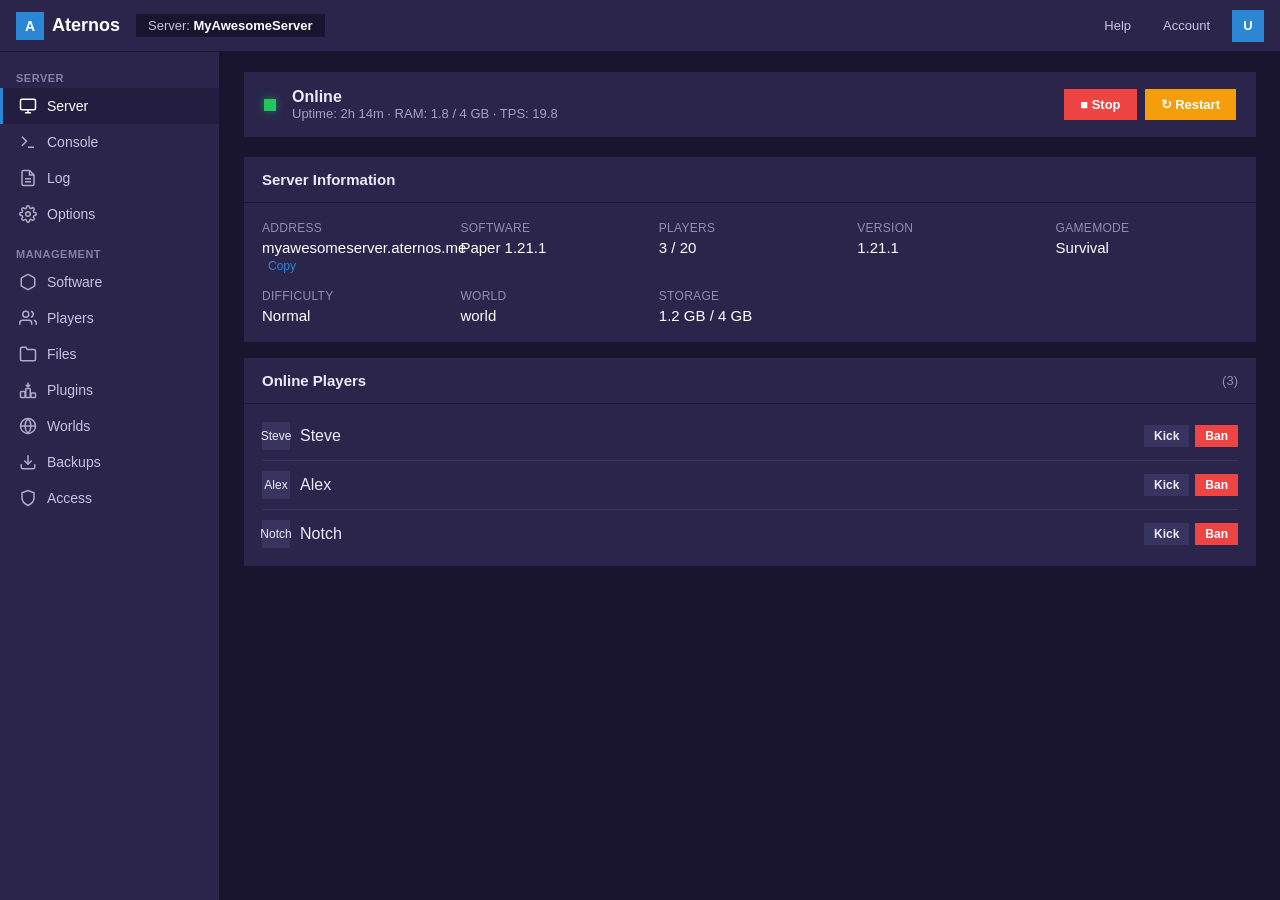
==== commit ef1e33cf: "Recolor the theme to a dark violet/indigo palette and square every corner" ====
--- a/aternos-panel.html
+++ b/aternos-panel.html
@@ -8,8 +8,8 @@
   * { margin: 0; padding: 0; box-sizing: border-box; }
   body {
     font-family: -apple-system, BlinkMacSystemFont, "Segoe UI", Roboto, "Helvetica Neue", Arial, sans-serif;
-    background: #1a1f24;
-    color: #e0e0e0;
+    background: #19152e;
+    color: #edeaf8;
     min-height: 100vh;
     display: flex;
     flex-direction: column;
@@ -17,12 +17,12 @@
   /* Header */
   .header {
     height: 52px;
-    background: #2d3943;
+    background: #2b254c;
     display: flex;
     align-items: center;
     justify-content: space-between;
     padding: 0 16px;
-    border-bottom: 1px solid #1a1f24;
+    border-bottom: 1px solid #19152e;
     position: sticky;
     top: 0;
     z-index: 100;
@@ -40,33 +40,33 @@
   .logo-icon {
     width: 28px; height: 28px;
     background: #2b87d3;
-    border-radius: 6px;
+    border-radius: 0;
     display: flex; align-items: center; justify-content: center;
     font-size: 14px; font-weight: 800; color: #fff;
   }
   .server-badge {
-    background: #1a1f24;
+    background: #19152e;
     padding: 4px 12px;
-    border-radius: 4px;
+    border-radius: 0;
     font-size: 13px;
-    color: #b0b8c0;
+    color: #c8c3de;
   }
   .server-badge strong { color: #fff; }
   .header-right { display: flex; align-items: center; gap: 12px; }
   .header-btn {
     background: transparent;
     border: none;
-    color: #b0b8c0;
+    color: #c8c3de;
     cursor: pointer;
     padding: 6px 10px;
-    border-radius: 4px;
+    border-radius: 0;
     font-size: 13px;
   }
-  .header-btn:hover { background: #3a4652; color: #fff; }
+  .header-btn:hover { background: #39335f; color: #fff; }
   .user-avatar {
     width: 32px; height: 32px;
     background: #2b87d3;
-    border-radius: 50%;
+    border-radius: 0;
     display: flex; align-items: center; justify-content: center;
     font-weight: 600; font-size: 13px; color: #fff;
   }
@@ -77,8 +77,8 @@
   /* Sidebar */
   .sidebar {
     width: 220px;
-    background: #2d3943;
-    border-right: 1px solid #1a1f24;
+    background: #2b254c;
+    border-right: 1px solid #19152e;
     padding: 12px 0;
     flex-shrink: 0;
     overflow-y: auto;
@@ -89,7 +89,7 @@
     font-size: 11px;
     text-transform: uppercase;
     letter-spacing: 0.5px;
-    color: #7a8490;
+    color: #8680a2;
     font-weight: 600;
   }
   .nav-item {
@@ -97,15 +97,15 @@
     align-items: center;
     gap: 10px;
     padding: 9px 16px;
-    color: #c0c8d0;
+    color: #c8c3de;
     cursor: pointer;
     font-size: 14px;
     border-left: 3px solid transparent;
     transition: all 0.15s;
   }
-  .nav-item:hover { background: #3a4652; color: #fff; }
+  .nav-item:hover { background: #39335f; color: #fff; }
   .nav-item.active {
-    background: #243040;
+    background: #231e40;
     color: #fff;
     border-left-color: #2b87d3;
   }
@@ -117,15 +117,15 @@
     flex: 1;
     overflow-y: auto;
     padding: 20px 24px;
-    background: #1a1f24;
+    background: #19152e;
   }
   .page { display: none; }
   .page.active { display: block; }
 
   /* Status bar (always visible on top of content) */
   .status-bar {
-    background: #2d3943;
-    border-radius: 8px;
+    background: #2b254c;
+    border-radius: 0;
     padding: 16px 20px;
     display: flex;
     align-items: center;
@@ -137,18 +137,18 @@
   .status-info { display: flex; align-items: center; gap: 16px; flex-wrap: wrap; }
   .status-dot {
     width: 12px; height: 12px;
-    border-radius: 50%;
+    border-radius: 0;
     background: #22c55e;
     box-shadow: 0 0 8px #22c55e88;
   }
   .status-dot.offline { background: #ef4444; box-shadow: 0 0 8px #ef444488; }
   .status-text { font-weight: 600; font-size: 16px; }
-  .status-meta { color: #9aa3ad; font-size: 13px; }
+  .status-meta { color: #a6a0c2; font-size: 13px; }
   .status-actions { display: flex; gap: 8px; flex-wrap: wrap; }
   .btn {
     padding: 8px 16px;
     border: none;
-    border-radius: 6px;
+    border-radius: 0;
     font-size: 13px;
     font-weight: 600;
     cursor: pointer;
@@ -164,24 +164,24 @@
   .btn-restart { background: #f59e0b; color: #fff; }
   .btn-restart:hover { background: #d97706; }
   .btn-secondary {
-    background: #3a4652;
-    color: #e0e0e0;
-  }
-  .btn-secondary:hover { background: #4a5662; }
+    background: #39335f;
+    color: #edeaf8;
+  }
+  .btn-secondary:hover { background: #484176; }
   .btn-primary { background: #2b87d3; color: #fff; }
   .btn-primary:hover { background: #1e6fb8; }
   .btn:disabled { opacity: 0.5; cursor: not-allowed; }
 
   /* Cards */
   .card {
-    background: #2d3943;
-    border-radius: 8px;
+    background: #2b254c;
+    border-radius: 0;
     margin-bottom: 16px;
     overflow: hidden;
   }
   .card-header {
     padding: 14px 18px;
-    border-bottom: 1px solid #1a1f24;
+    border-bottom: 1px solid #19152e;
     font-weight: 600;
     font-size: 15px;
     display: flex;
@@ -199,7 +199,7 @@
   .info-item label {
     display: block;
     font-size: 12px;
-    color: #8a93a0;
+    color: #938daf;
     margin-bottom: 4px;
     text-transform: uppercase;
     letter-spacing: 0.3px;
@@ -223,14 +223,14 @@
     align-items: center;
     justify-content: space-between;
     padding: 10px 0;
-    border-bottom: 1px solid #3a4652;
+    border-bottom: 1px solid #39335f;
   }
   .player-item:last-child { border-bottom: none; }
   .player-left { display: flex; align-items: center; gap: 10px; }
   .player-avatar {
     width: 28px; height: 28px;
-    background: #3a4652;
-    border-radius: 4px;
+    background: #39335f;
+    border-radius: 0;
     display: flex; align-items: center; justify-content: center;
     font-size: 12px;
   }
@@ -239,20 +239,20 @@
 
   /* Console */
   .console-wrap {
-    background: #0d1117;
-    border-radius: 8px;
+    background: #0a0812;
+    border-radius: 0;
     overflow: hidden;
     display: flex;
     flex-direction: column;
     height: 480px;
   }
   .console-toolbar {
-    background: #161b22;
+    background: #120f1e;
     padding: 8px 12px;
     display: flex;
     align-items: center;
     justify-content: space-between;
-    border-bottom: 1px solid #21262d;
+    border-bottom: 1px solid #120f1e;
   }
   .console-output {
     flex: 1;
@@ -261,30 +261,30 @@
     font-family: "SF Mono", "Fira Code", "Consolas", monospace;
     font-size: 13px;
     line-height: 1.55;
-    color: #c9d1d9;
+    color: #c8c3de;
   }
   .log-line { margin-bottom: 2px; white-space: pre-wrap; word-break: break-all; }
-  .log-time { color: #8b949e; }
-  .log-info { color: #58a6ff; }
+  .log-time { color: #938daf; }
+  .log-info { color: #559dd8; }
   .log-warn { color: #d29922; }
   .log-error { color: #f85149; }
   .log-success { color: #3fb950; }
   .console-input-row {
     display: flex;
-    border-top: 1px solid #21262d;
-    background: #161b22;
+    border-top: 1px solid #120f1e;
+    background: #120f1e;
   }
   .console-input {
     flex: 1;
     background: transparent;
     border: none;
-    color: #c9d1d9;
+    color: #c8c3de;
     padding: 12px 14px;
     font-family: "SF Mono", "Fira Code", "Consolas", monospace;
     font-size: 13px;
     outline: none;
   }
-  .console-input::placeholder { color: #484f58; }
+  .console-input::placeholder { color: #39335f; }
   .console-send {
     background: #2b87d3;
     border: none;
@@ -309,12 +309,12 @@
     align-items: center;
     gap: 4px;
     font-size: 13px;
-    color: #9aa3ad;
+    color: #a6a0c2;
     flex: 1;
   }
   .breadcrumb span { cursor: pointer; }
   .breadcrumb span:hover { color: #2b87d3; }
-  .breadcrumb .sep { color: #5a6570; cursor: default; }
+  .breadcrumb .sep { color: #484176; cursor: default; }
   .file-table {
     width: 100%;
     border-collapse: collapse;
@@ -323,18 +323,18 @@
     text-align: left;
     padding: 10px 14px;
     font-size: 12px;
-    color: #8a93a0;
+    color: #938daf;
     font-weight: 600;
-    border-bottom: 1px solid #3a4652;
+    border-bottom: 1px solid #39335f;
     text-transform: uppercase;
     letter-spacing: 0.3px;
   }
   .file-table td {
     padding: 10px 14px;
-    border-bottom: 1px solid #3a4652;
+    border-bottom: 1px solid #39335f;
     font-size: 14px;
   }
-  .file-table tr:hover td { background: #3a4652; }
+  .file-table tr:hover td { background: #39335f; }
   .file-name {
     display: flex;
     align-items: center;
@@ -343,14 +343,14 @@
   }
   .file-name:hover { color: #2b87d3; }
   .file-icon { width: 18px; height: 18px; opacity: 0.9; }
-  .file-size, .file-date { color: #8a93a0; font-size: 13px; }
+  .file-size, .file-date { color: #938daf; font-size: 13px; }
   .file-actions { display: flex; gap: 6px; opacity: 0; }
   .file-table tr:hover .file-actions { opacity: 1; }
   .icon-btn {
-    background: none; border: none; color: #9aa3ad;
-    cursor: pointer; padding: 4px; border-radius: 4px;
-  }
-  .icon-btn:hover { background: #4a5662; color: #fff; }
+    background: none; border: none; color: #a6a0c2;
+    cursor: pointer; padding: 4px; border-radius: 0;
+  }
+  .icon-btn:hover { background: #484176; color: #fff; }
 
   /* Options form */
   .option-row {
@@ -358,15 +358,15 @@
     align-items: center;
     justify-content: space-between;
     padding: 12px 0;
-    border-bottom: 1px solid #3a4652;
+    border-bottom: 1px solid #39335f;
   }
   .option-row:last-child { border-bottom: none; }
   .option-label { font-size: 14px; }
-  .option-desc { font-size: 12px; color: #8a93a0; margin-top: 2px; }
+  .option-desc { font-size: 12px; color: #938daf; margin-top: 2px; }
   .toggle {
     width: 44px; height: 24px;
-    background: #3a4652;
-    border-radius: 12px;
+    background: #39335f;
+    border-radius: 0;
     position: relative;
     cursor: pointer;
     transition: background 0.2s;
@@ -377,17 +377,17 @@
     position: absolute;
     width: 18px; height: 18px;
     background: #fff;
-    border-radius: 50%;
+    border-radius: 0;
     top: 3px; left: 3px;
     transition: transform 0.2s;
   }
   .toggle.on::after { transform: translateX(20px); }
   select, input[type="text"], input[type="number"] {
-    background: #1a1f24;
-    border: 1px solid #3a4652;
-    color: #e0e0e0;
+    background: #19152e;
+    border: 1px solid #39335f;
+    color: #edeaf8;
     padding: 6px 10px;
-    border-radius: 4px;
+    border-radius: 0;
     font-size: 13px;
     outline: none;
   }
@@ -400,16 +400,16 @@
     gap: 12px;
   }
   .software-card {
-    background: #1a1f24;
-    border: 1px solid #3a4652;
-    border-radius: 8px;
+    background: #19152e;
+    border: 1px solid #39335f;
+    border-radius: 0;
     padding: 16px;
     cursor: pointer;
     transition: border-color 0.15s;
   }
   .software-card:hover, .software-card.selected { border-color: #2b87d3; }
   .software-card h4 { margin-bottom: 4px; font-size: 15px; }
-  .software-card p { font-size: 12px; color: #8a93a0; }
+  .software-card p { font-size: 12px; color: #938daf; }
 
   /* Responsive */
   @media (max-width: 768px) {
@@ -555,7 +555,7 @@
       </div>
 
       <div class="card">
-        <div class="card-header">Online Players <span style="font-weight:400;color:#8a93a0;font-size:13px">(3)</span></div>
+        <div class="card-header">Online Players <span style="font-weight:400;color:#938daf;font-size:13px">(3)</span></div>
         <div class="card-body" style="padding-top:8px;padding-bottom:8px">
           <ul class="player-list">
             <li class="player-item">
@@ -609,8 +609,8 @@
       </div>
       <div class="console-wrap">
         <div class="console-toolbar">
-          <span style="font-size:13px;color:#8b949e">Server Console</span>
-          <span style="font-size:12px;color:#484f58">Auto-scroll ON</span>
+          <span style="font-size:13px;color:#938daf">Server Console</span>
+          <span style="font-size:12px;color:#39335f">Auto-scroll ON</span>
         </div>
         <div class="console-output" id="consoleOutput">
           <div class="log-line"><span class="log-time">[12:01:14]</span> <span class="log-info">[Server thread/INFO]</span>: Starting minecraft server version 1.21.1</div>
@@ -652,7 +652,7 @@
           <button class="btn btn-primary btn-sm">Share on mclo.gs</button>
         </div>
         <div class="card-body" style="padding:0">
-          <div class="console-output" style="height:500px;background:#0d1117;border-radius:0 0 8px 8px">
+          <div class="console-output" style="height:500px;background:#0a0812;border-radius: 0">
             <div class="log-line"><span class="log-time">[12:01:14]</span> <span class="log-info">[Server thread/INFO]</span>: Starting minecraft server version 1.21.1</div>
             <div class="log-line"><span class="log-time">[12:01:14]</span> <span class="log-info">[Server thread/INFO]</span>: Loading properties</div>
             <div class="log-line"><span class="log-time">[12:01:15]</span> <span class="log-info">[Server thread/INFO]</span>: Default game type: SURVIVAL</div>
@@ -662,7 +662,7 @@
             <div class="log-line"><span class="log-time">[12:08:33]</span> <span class="log-warn">[Server thread/WARN]</span>: Can't keep up! Is the server overloaded? Running 2142ms or 42 ticks behind</div>
             <div class="log-line"><span class="log-time">[12:15:45]</span> <span class="log-info">[Server thread/INFO]</span>: Notch joined the game</div>
             <div class="log-line"><span class="log-time">[12:22:10]</span> <span class="log-error">[Server thread/ERROR]</span>: Failed to handle packet for /10.0.0.99</div>
-            <div class="log-line"><span class="log-time">[12:22:10]</span> <span class="log-error">java.net.SocketException: Connection reset</div>
+            <div class="log-line"><span class="log-time">[12:22:10]</span> <span class="log-error">java.net.SocketException: Connection reset</span></div>
           </div>
         </div>
       </div>
@@ -765,7 +765,7 @@
       <div class="card">
         <div class="card-header">Server Software</div>
         <div class="card-body">
-          <p style="margin-bottom:16px;color:#9aa3ad;font-size:14px">Current: <strong style="color:#fff">Paper 1.21.1</strong></p>
+          <p style="margin-bottom:16px;color:#a6a0c2;font-size:14px">Current: <strong style="color:#fff">Paper 1.21.1</strong></p>
           <div class="software-grid">
             <div class="software-card selected">
               <h4>Paper</h4>
@@ -793,7 +793,7 @@
             </div>
           </div>
           <div style="margin-top:20px">
-            <label style="font-size:13px;color:#8a93a0">Version</label><br>
+            <label style="font-size:13px;color:#938daf">Version</label><br>
             <select style="margin-top:6px;width:200px">
               <option>1.21.1</option>
               <option>1.21</option>
@@ -834,13 +834,13 @@
             <input type="text" placeholder="Minecraft username" style="flex:1">
             <button class="btn btn-primary">Add</button>
           </div>
-          <p style="color:#8a93a0;font-size:13px">Whitelist is currently disabled. Enable it in Options.</p>
+          <p style="color:#938daf;font-size:13px">Whitelist is currently disabled. Enable it in Options.</p>
         </div>
       </div>
       <div class="card">
         <div class="card-header">Banned Players</div>
         <div class="card-body">
-          <p style="color:#8a93a0;font-size:13px">No banned players.</p>
+          <p style="color:#938daf;font-size:13px">No banned players.</p>
         </div>
       </div>
     </div>
@@ -1023,7 +1023,7 @@
       <div class="card">
         <div class="card-header">Share Access</div>
         <div class="card-body">
-          <p style="margin-bottom:16px;color:#9aa3ad;font-size:14px">Grant friends access to this server without sharing your account.</p>
+          <p style="margin-bottom:16px;color:#a6a0c2;font-size:14px">Grant friends access to this server without sharing your account.</p>
           <div style="display:flex;gap:8px;margin-bottom:20px">
             <input type="text" placeholder="Aternos username" style="flex:1">
             <button class="btn btn-primary">Add</button>
@@ -1204,7 +1204,7 @@
       const tr = document.createElement('tr');
       const icon = f.type === 'folder'
         ? '<svg class="file-icon" viewBox="0 0 24 24" fill="#2b87d3" stroke="none"><path d="M10 4H4c-1.1 0-2 .9-2 2v12c0 1.1.9 2 2 2h16c1.1 0 2-.9 2-2V8c0-1.1-.9-2-2-2h-8l-2-2z"/></svg>'
-        : '<svg class="file-icon" viewBox="0 0 24 24" fill="none" stroke="#9aa3ad" stroke-width="2"><path d="M14 2H6a2 2 0 0 0-2 2v16a2 2 0 0 0 2 2h12a2 2 0 0 0 2-2V8z"/><polyline points="14 2 14 8 20 8"/></svg>';
+        : '<svg class="file-icon" viewBox="0 0 24 24" fill="none" stroke="#a6a0c2" stroke-width="2"><path d="M14 2H6a2 2 0 0 0-2 2v16a2 2 0 0 0 2 2h12a2 2 0 0 0 2-2V8z"/><polyline points="14 2 14 8 20 8"/></svg>';
       tr.innerHTML = `
         <td>
           <div class="file-name" onclick="${f.type === 'folder' ? `navigateTo('${f.name === '..' ? parentPath(path) : (path === '/' ? '/' + f.name : path + '/' + f.name)}')` : `alert('Preview: ${f.name}')`}">
